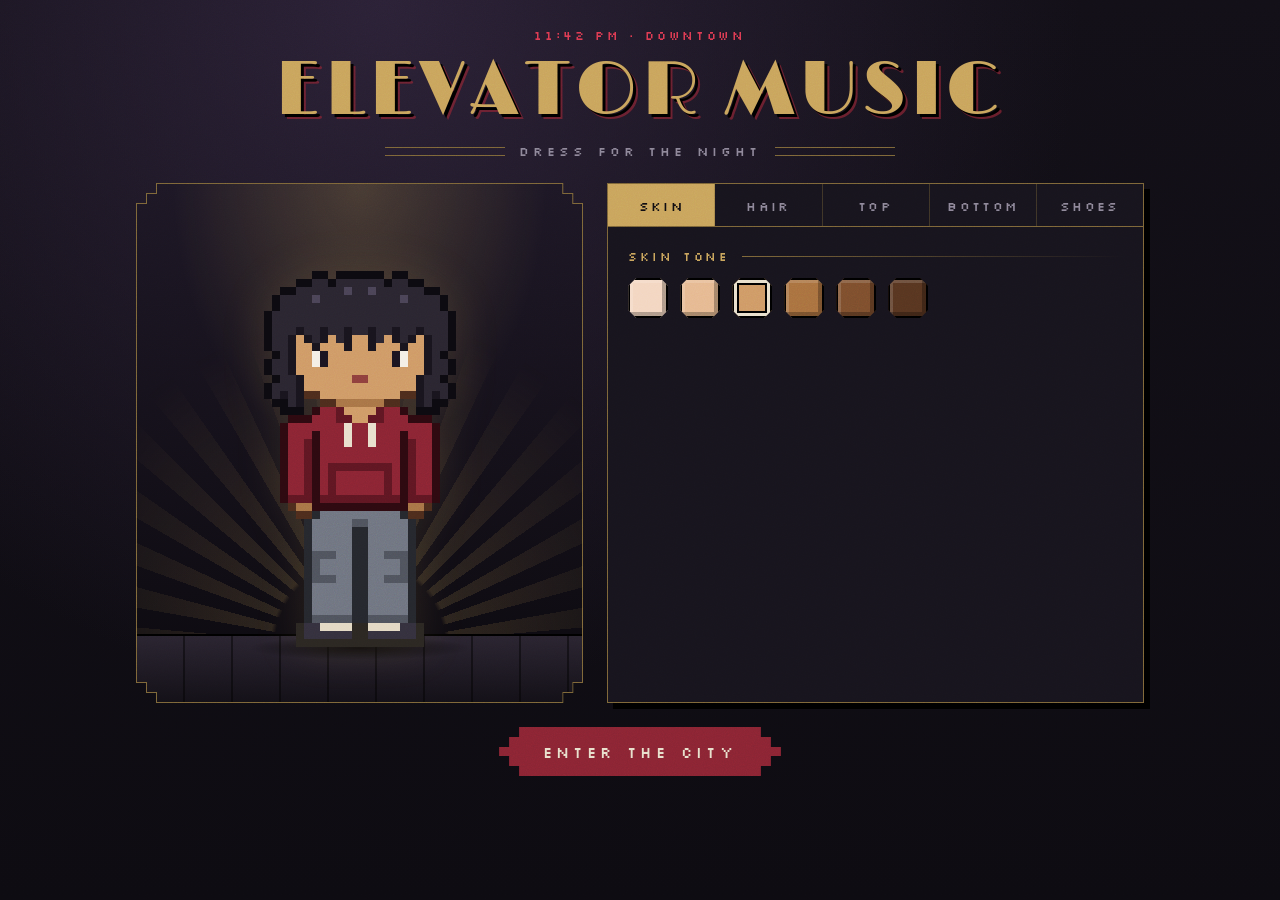
==== index.html @ c64b859a "Add favicon Co-Authored-By: Claude Sonnet 5.5 <noreply@anthropic.com>" ====
<!doctype html>
<html lang="en">
<head>
  <meta charset="utf-8">
  <meta name="viewport" content="width=device-width, initial-scale=1">
  <title>Elevator Music</title>
  <link rel="icon" href="favicon.ico" sizes="any">
  <link rel="icon" type="image/png" sizes="32x32" href="favicon-32.png">
  <link rel="apple-touch-icon" href="apple-touch-icon.png">
  <link rel="preconnect" href="https://fonts.googleapis.com">
  <link rel="preconnect" href="https://fonts.gstatic.com" crossorigin>
  <link href="https://fonts.googleapis.com/css2?family=Limelight&family=Silkscreen:wght@400;700&display=swap" rel="stylesheet">
  <link rel="stylesheet" href="css/style.css">
</head>
<body>
  <main class="creator">
    <header class="marquee">
      <p class="marquee__stamp">11:42 PM &middot; Downtown</p>
      <h1 class="marquee__title">Elevator Music</h1>
      <p class="marquee__sub">Dress for the night</p>
    </header>

    <section class="stage" aria-label="Your character">
      <div class="stage__fan" aria-hidden="true"></div>
      <canvas id="stage" class="stage__sprite" width="32" height="48"></canvas>
      <div class="stage__ground" aria-hidden="true"></div>
    </section>

    <section class="wardrobe" aria-label="Wardrobe">
      <div id="tabs" class="tabs" role="tablist"></div>
      <div id="panel" class="panel"></div>
    </section>

    <footer class="exit">
      <button id="enter" class="exit__button" type="button">Enter the city</button>
      <button id="skip" class="exit__skip" type="button" hidden>Go straight to the cafe</button>
    </footer>
  </main>

  <section id="city" class="city" aria-label="The city" hidden>
    <div id="screen" class="city__screen">
    <div class="city__frame">
      <canvas id="street" class="city__street" width="320" height="180"></canvas>

      <div id="timer" class="timer" role="group" hidden aria-label="Study timer">
        <button id="timer-less" class="timer__button" type="button" aria-label="Five minutes less">&minus;</button>
        <span id="timer-time" class="timer__time" role="timer">25:00</span>
        <button id="timer-more" class="timer__button" type="button" aria-label="Five minutes more">+</button>
        <button id="timer-go" class="timer__button" type="button" aria-label="Start timer">&#9654;</button>
        <button id="timer-reset" class="timer__button" type="button" aria-label="Reset timer">&#8634;</button>
      </div>

      <div class="hud">
        <p class="hud__clock"><span id="hud-time"></span><span id="hud-place"></span></p>
        <p id="hud-goal" class="hud__goal"></p>
      </div>
      <p id="hud-hint" class="hud__hint"></p>

      <div id="card" class="card" hidden>
        <p id="card-time" class="card__time"></p>
        <p id="card-place" class="card__place"></p>
      </div>

      <div id="dialog" class="dialog" hidden>
        <p id="dialog-who" class="dialog__who"></p>
        <p id="dialog-text" class="dialog__text"></p>
        <div id="dialog-choices" class="dialog__choices"></div>
        <p id="dialog-hint" class="dialog__hint">Space &#9656;</p>
      </div>

      <div id="minigame" class="minigame" hidden></div>

      <div id="lift" class="minigame lift" hidden></div>

      <div id="decor" class="minigame decor" hidden></div>

      <button id="fullscreen" class="fullscreen" type="button" aria-label="Full screen" title="Full screen" hidden>
        <svg viewBox="0 0 12 12" aria-hidden="true">
          <path class="fullscreen__grow" d="M1 4V1h3M8 1h3v3M11 8v3H8M4 11H1V8"/>
          <path class="fullscreen__shrink" d="M1 4h3V1M8 1v3h3M11 8H8v3M4 11V8H1"/>
        </svg>
      </button>
    </div>
    </div>

    <div class="pad">
      <button id="pad-left" class="pad__button" type="button" aria-label="Walk left">&#9664;</button>
      <button id="pad-right" class="pad__button" type="button" aria-label="Walk right">&#9654;</button>
      <button id="pad-talk" class="pad__button pad__button--talk" type="button">Talk</button>
      <button id="city-back" class="pad__button pad__button--quiet" type="button">Wardrobe</button>
    </div>
    <div id="player" class="player" hidden>
      <p id="player-title" class="player__title"></p>
      <div id="player-frame"></div>
      <p id="player-note" class="player__note"></p>
    </div>
    <p class="city__keys">Arrow keys or A / D to walk. Space to talk, pick things up, use stairs and sit down.</p>
  </section>

  <script src="js/core.js"></script>
  <script src="js/palette.js"></script>
  <script src="js/sprites/body.js"></script>
  <script src="js/sprites/hair.js"></script>
  <script src="js/sprites/tops.js"></script>
  <script src="js/sprites/bottoms.js"></script>
  <script src="js/sprites/shoes.js"></script>
  <script src="js/state.js"></script>
  <script src="js/renderer.js"></script>
  <script src="js/creator.js"></script>
  <script src="js/sound.js"></script>
  <script src="js/timer.js"></script>
  <script src="js/city/quests.js"></script>
  <script src="js/city/scene.js"></script>
  <script src="js/city/minigames.js"></script>
  <script src="js/cafe/floors.js"></script>
  <script src="js/cafe/rooms.js"></script>
  <script src="js/city/game.js"></script>
</body>
</html>
---- css/style.css ----
:root {
  --ink: #0d0b11;
  --soot: #17141d;
  --plum: #231c2b;
  --brass: #c9a45c;
  --brass-dim: #7d6638;
  --bone: #e8dfcc;
  --ash: #8d8698;
  --oxblood: #8a2433;
  --lamp: #f2c96b;

  --display: 'Limelight', 'Copperplate', 'Georgia', serif;
  --pixel: 'Silkscreen', 'Courier New', monospace;

  /* Stepped "ziggurat" corners, the art deco signature shape. */
  --step: 10px;
  --ziggurat: polygon(
    0 calc(var(--step) * 2), var(--step) calc(var(--step) * 2), var(--step) var(--step), calc(var(--step) * 2) var(--step), calc(var(--step) * 2) 0,
    calc(100% - var(--step) * 2) 0, calc(100% - var(--step) * 2) var(--step), calc(100% - var(--step)) var(--step), calc(100% - var(--step)) calc(var(--step) * 2), 100% calc(var(--step) * 2),
    100% calc(100% - var(--step) * 2), calc(100% - var(--step)) calc(100% - var(--step) * 2), calc(100% - var(--step)) calc(100% - var(--step)), calc(100% - var(--step) * 2) calc(100% - var(--step)), calc(100% - var(--step) * 2) 100%,
    calc(var(--step) * 2) 100%, calc(var(--step) * 2) calc(100% - var(--step)), var(--step) calc(100% - var(--step)), var(--step) calc(100% - var(--step) * 2), 0 calc(100% - var(--step) * 2)
  );
}

* { box-sizing: border-box; }

body {
  margin: 0;
  min-height: 100vh;
  color: var(--bone);
  font-family: var(--pixel);
  background:
    radial-gradient(ellipse at 30% 0%, #2b2136 0%, transparent 55%),
    linear-gradient(#120f17, var(--ink));
  background-attachment: fixed;
}

/* Film grain over everything: the grunge layer. */
body::after {
  content: '';
  position: fixed;
  inset: 0;
  pointer-events: none;
  opacity: 0.16;
  mix-blend-mode: overlay;
  background-image: url("data:image/svg+xml,%3Csvg xmlns='http://www.w3.org/2000/svg' width='220' height='220'%3E%3Cfilter id='n'%3E%3CfeTurbulence type='fractalNoise' baseFrequency='0.9' numOctaves='3' stitchTiles='stitch'/%3E%3C/filter%3E%3Crect width='100%25' height='100%25' filter='url(%23n)'/%3E%3C/svg%3E");
}

button {
  font: inherit;
  color: inherit;
  cursor: pointer;
}

button:focus-visible {
  outline: 2px solid var(--lamp);
  outline-offset: 3px;
}

.creator {
  max-width: 1040px;
  margin: 0 auto;
  padding: 28px 16px 48px;
  display: grid;
  grid-template-columns: minmax(0, 5fr) minmax(0, 6fr);
  grid-template-areas:
    'marquee marquee'
    'stage wardrobe'
    'exit exit';
  gap: 24px;
}

/* ---------- Marquee ---------- */

.marquee {
  grid-area: marquee;
  text-align: center;
}

.marquee__stamp {
  margin: 0 0 10px;
  font-size: 12px;
  letter-spacing: 0.22em;
  text-transform: uppercase;
  color: var(--oxblood);
  filter: brightness(1.6);
}

.marquee__title {
  margin: 0;
  font-family: var(--display);
  font-weight: 400;
  font-size: clamp(40px, 8vw, 76px);
  line-height: 1;
  letter-spacing: 0.06em;
  text-transform: uppercase;
  color: var(--brass);
  text-shadow: 3px 3px 0 #000, 5px 5px 0 rgba(138, 36, 51, 0.7);
}

.marquee__sub {
  display: flex;
  align-items: center;
  justify-content: center;
  gap: 14px;
  margin: 14px 0 0;
  font-size: 13px;
  letter-spacing: 0.3em;
  text-transform: uppercase;
  color: var(--ash);
}

.marquee__sub::before,
.marquee__sub::after {
  content: '';
  width: min(18vw, 120px);
  height: 7px;
  border-top: 1px solid var(--brass-dim);
  border-bottom: 1px solid var(--brass-dim);
}

/* ---------- Stage ---------- */

.stage {
  grid-area: stage;
  /* Stays in view while the wardrobe scrolls. */
  position: sticky;
  top: 16px;
  align-self: start;
  min-height: 520px;
  display: flex;
  align-items: flex-end;
  justify-content: center;
  padding-bottom: 56px;
  overflow: hidden;
  clip-path: var(--ziggurat);
  background: var(--brass-dim);
}

/* The brass edge is the .stage background showing around this inset copy of the shape. */
.stage::before {
  content: '';
  position: absolute;
  inset: 1px;
  clip-path: var(--ziggurat);
  background:
    radial-gradient(ellipse 60% 75% at 50% 0%, rgba(242, 201, 107, 0.2), transparent 70%),
    linear-gradient(#1d1725, #0b090e);
}

/* Sunburst rising behind the character. */
.stage__fan {
  position: absolute;
  left: 50%;
  bottom: 56px;
  width: 150%;
  aspect-ratio: 2 / 1;
  transform: translateX(-50%);
  border-radius: 999px 999px 0 0;
  background: repeating-conic-gradient(from -90deg at 50% 100%, rgba(201, 164, 92, 0.16) 0deg 5deg, transparent 5deg 10deg);
  -webkit-mask-image: radial-gradient(circle at 50% 100%, transparent 18%, #000 19%, transparent 70%);
  mask-image: radial-gradient(circle at 50% 100%, transparent 18%, #000 19%, transparent 70%);
}

.stage__sprite {
  position: relative;
  z-index: 1;
  width: 256px;
  height: 384px;
  image-rendering: pixelated;
  image-rendering: crisp-edges;
  filter: drop-shadow(0 0 22px rgba(242, 201, 107, 0.12));
}

.stage__ground {
  position: absolute;
  left: 1px;
  right: 1px;
  bottom: 1px;
  height: 68px;
  clip-path: polygon(0 0, 100% 0, 100% calc(100% - var(--step) * 2), calc(100% - var(--step)) calc(100% - var(--step) * 2), calc(100% - var(--step)) calc(100% - var(--step)), calc(100% - var(--step) * 2) calc(100% - var(--step)), calc(100% - var(--step) * 2) 100%, calc(var(--step) * 2) 100%, calc(var(--step) * 2) calc(100% - var(--step)), var(--step) calc(100% - var(--step)), var(--step) calc(100% - var(--step) * 2), 0 calc(100% - var(--step) * 2));
  background:
    radial-gradient(ellipse 110px 12px at 50% 12px, rgba(0, 0, 0, 0.75), transparent),
    repeating-linear-gradient(90deg, transparent 0 46px, rgba(0, 0, 0, 0.45) 46px 48px),
    linear-gradient(#2a2430, #131017);
  border-top: 2px solid #000;
}

/* ---------- Wardrobe ---------- */

.wardrobe {
  grid-area: wardrobe;
  display: flex;
  flex-direction: column;
  background: var(--soot);
  border: 1px solid var(--brass-dim);
  box-shadow: 6px 6px 0 #000;
}

.tabs {
  display: flex;
  flex-wrap: wrap;
  border-bottom: 1px solid var(--brass-dim);
}

.tab {
  flex: 1 1 0;
  min-width: 84px;
  padding: 14px 10px 12px;
  background: none;
  border: 0;
  border-right: 1px solid rgba(125, 102, 56, 0.4);
  font-size: 13px;
  letter-spacing: 0.18em;
  text-transform: uppercase;
  color: var(--ash);
}

.tab:last-child { border-right: 0; }
.tab:hover { color: var(--bone); }

.tab[aria-selected='true'] {
  color: var(--ink);
  background: var(--brass);
}

.panel {
  padding: 22px 20px 26px;
  display: grid;
  gap: 26px;
}

.group__title {
  display: flex;
  align-items: center;
  gap: 12px;
  margin: 0 0 14px;
  font-size: 12px;
  font-weight: 400;
  letter-spacing: 0.24em;
  text-transform: uppercase;
  color: var(--brass);
}

.group__title::after {
  content: '';
  flex: 1;
  height: 1px;
  background: linear-gradient(90deg, var(--brass-dim), transparent);
}

.items {
  display: grid;
  grid-template-columns: repeat(auto-fill, minmax(96px, 1fr));
  gap: 12px;
}

.item {
  display: flex;
  flex-direction: column;
  align-items: center;
  justify-content: space-between;
  gap: 8px;
  padding: 10px 6px 8px;
  background: var(--plum);
  border: 1px solid #000;
  box-shadow: inset 0 0 0 1px rgba(232, 223, 204, 0.06);
}

.item:hover { background: #2d2437; }

.item[aria-pressed='true'] {
  border-color: var(--brass);
  box-shadow: inset 0 0 0 1px var(--brass), 3px 3px 0 #000;
}

.item__thumb {
  image-rendering: pixelated;
  image-rendering: crisp-edges;
}

.item__name {
  font-size: 11px;
  letter-spacing: 0.1em;
  text-transform: uppercase;
  color: var(--ash);
}

.item[aria-pressed='true'] .item__name { color: var(--bone); }

.swatches {
  display: flex;
  flex-wrap: wrap;
  gap: 12px;
}

.swatch {
  width: 40px;
  height: 40px;
  padding: 0;
  background: var(--chip);
  border: 2px solid #000;
  box-shadow: inset -4px -4px 0 rgba(0, 0, 0, 0.28), inset 3px 3px 0 rgba(255, 255, 255, 0.14);
  /* Octagon: clipped corners, like a deco tile. */
  clip-path: polygon(8px 0, calc(100% - 8px) 0, 100% 8px, 100% calc(100% - 8px), calc(100% - 8px) 100%, 8px 100%, 0 calc(100% - 8px), 0 8px);
}

.swatch:hover { transform: translateY(-2px); }

.swatch[aria-pressed='true'] {
  box-shadow: inset 0 0 0 3px var(--bone), inset 0 0 0 5px #000;
}

/* ---------- Exit ---------- */

.exit {
  grid-area: exit;
  text-align: center;
}

.exit__button {
  padding: 16px 44px 14px;
  background: var(--oxblood);
  border: 0;
  clip-path: var(--ziggurat);
  --step: 5px;
  font-size: 15px;
  letter-spacing: 0.28em;
  text-transform: uppercase;
  color: var(--bone);
}

.exit__button:hover { background: #a52c3f; }

.exit__soon {
  margin: 16px 0 0;
  font-size: 12px;
  letter-spacing: 0.08em;
  color: var(--ash);
}

/* ---------- Narrow screens ---------- */

@media (max-width: 760px) {
  .creator {
    grid-template-columns: minmax(0, 1fr);
    grid-template-areas: 'marquee' 'stage' 'wardrobe' 'exit';
  }

  .stage {
    position: relative;
    top: auto;
    min-height: 380px;
  }

  .stage__sprite {
    width: 192px;
    height: 288px;
  }
}

.panel__note {
  margin: 0;
  padding: 10px 12px;
  border-left: 3px solid var(--oxblood);
  background: rgba(138, 36, 51, 0.14);
  font-size: 12px;
  line-height: 1.5;
  color: var(--bone);
}

[hidden] { display: none !important; }

/* ---------- City ---------- */

.city {
  max-width: 1000px;
  margin: 0 auto;
  padding: 24px 16px 40px;
}

.city__frame {
  position: relative;
  border: 1px solid var(--brass-dim);
  box-shadow: 6px 6px 0 #000;
  background: #000;
}

.city__street {
  display: block;
  width: 100%;
  aspect-ratio: 16 / 9;
  image-rendering: pixelated;
  image-rendering: crisp-edges;
}

.hud {
  position: absolute;
  top: 0;
  left: 0;
  right: 0;
  display: flex;
  justify-content: space-between;
  align-items: flex-start;
  gap: 16px;
  /* Extra room on the right for the full screen button. */
  padding: 12px 52px 12px 14px;
  pointer-events: none;
  font-size: clamp(9px, 1.5vw, 13px);
  letter-spacing: 0.14em;
  text-transform: uppercase;
  text-shadow: 2px 2px 0 #000;
}

.hud p { margin: 0; }

.hud__clock {
  display: flex;
  flex-direction: column;
  gap: 4px;
  max-width: 30%;
  color: var(--brass);
}

.hud__clock span:last-child { color: var(--ash); }

.hud__goal {
  max-width: 55%;
  text-align: right;
  line-height: 1.5;
  color: var(--bone);
}

/* ---------- Study timer ---------- */

.timer {
  position: absolute;
  top: 8px;
  left: 50%;
  transform: translateX(-50%);
  display: flex;
  align-items: center;
  gap: 0.3em;
  padding: 0.3em;
  background: rgba(13, 11, 17, 0.8);
  border: 1px solid var(--brass-dim);
  font-size: clamp(9px, 1.5vw, 13px);
  white-space: nowrap;
}

/* The goal stops short of the timer while it is up. */
.timer:not([hidden]) ~ .hud .hud__goal { max-width: 36%; }

.timer__time {
  min-width: 4.2em;
  padding: 0 0.2em;
  text-align: center;
  font-size: 1.3em;
  letter-spacing: 0.08em;
  color: var(--bone);
}

.timer__button {
  width: 1.8em;
  height: 1.8em;
  padding: 0;
  line-height: 1;
  background: none;
  border: 1px solid var(--brass-dim);
  color: var(--brass);
}

.timer__button:hover { border-color: var(--brass); color: var(--lamp); }
.timer__button:disabled { opacity: 0.35; cursor: default; }
.timer.is-running .timer__time { color: var(--lamp); }
.timer.is-done { border-color: var(--lamp); }
.timer.is-done .timer__time { color: var(--lamp); animation: timer-blink 1s steps(2, start) infinite; }

@keyframes timer-blink { to { visibility: hidden; } }

.card {
  position: absolute;
  inset: 0;
  display: flex;
  flex-direction: column;
  align-items: center;
  justify-content: center;
  gap: 10px;
  padding: 16px;
  text-align: center;
  background: rgba(8, 6, 11, 0.9);
}

.card p { margin: 0; }

.card__time {
  font-size: clamp(12px, 2.2vw, 18px);
  letter-spacing: 0.3em;
  color: var(--oxblood);
  filter: brightness(1.6);
}

.card__place {
  font-family: var(--display);
  font-size: clamp(28px, 7vw, 64px);
  line-height: 1.05;
  letter-spacing: 0.06em;
  text-transform: uppercase;
  color: var(--brass);
  text-shadow: 3px 3px 0 #000, 5px 5px 0 rgba(138, 36, 51, 0.7);
}

.card__note {
  max-width: 34em;
  font-size: clamp(10px, 1.6vw, 13px);
  line-height: 1.7;
  color: var(--bone);
}

.card--ending { gap: 16px; }

.dialog {
  position: absolute;
  left: 3%;
  right: 3%;
  /* Sits under the clock so the people talking stay in view. */
  top: 15%;
  padding: 12px 16px 12px;
  background: rgba(13, 11, 17, 0.94);
  border: 1px solid var(--brass);
  box-shadow: 4px 4px 0 #000;
}

.dialog p { margin: 0; }

.dialog__who {
  margin-bottom: 6px !important;
  font-size: clamp(9px, 1.4vw, 12px);
  letter-spacing: 0.24em;
  text-transform: uppercase;
  color: var(--brass);
}

.dialog__text {
  font-size: clamp(11px, 1.9vw, 16px);
  line-height: 1.6;
  color: var(--bone);
}

.dialog__choices {
  display: grid;
  gap: 6px;
  margin-top: 10px;
}

.dialog__choices:empty { display: none; }

.choice {
  padding: 7px 10px;
  text-align: left;
  background: var(--plum);
  border: 1px solid #000;
  font-size: clamp(10px, 1.6vw, 14px);
  line-height: 1.4;
}

.choice:hover,
.choice:focus-visible {
  background: var(--brass);
  color: var(--ink);
}

.choice__key {
  margin-right: 10px;
  color: var(--brass);
}

.choice:hover .choice__key,
.choice:focus-visible .choice__key { color: var(--ink); }

.dialog__hint {
  margin-top: 6px !important;
  text-align: right;
  font-size: 10px;
  letter-spacing: 0.2em;
  text-transform: uppercase;
  color: var(--ash);
}

.pad {
  display: flex;
  gap: 10px;
  margin-top: 16px;
}

.pad__button {
  min-width: 64px;
  padding: 14px 16px 12px;
  background: var(--soot);
  border: 1px solid var(--brass-dim);
  font-size: 14px;
  letter-spacing: 0.16em;
  text-transform: uppercase;
  touch-action: none;
  user-select: none;
  -webkit-user-select: none;
}

.pad__button:active { background: var(--brass); color: var(--ink); }
.pad__button--talk { flex: 1; background: var(--oxblood); border-color: #000; }
.pad__button--quiet { color: var(--ash); }

.city__keys {
  margin: 12px 0 0;
  font-size: 11px;
  letter-spacing: 0.12em;
  color: var(--ash);
}

/* Hold two lines of space so the box does not grow while a line types out. */
.dialog__text { min-height: 3.2em; }

.hud__hint {
  position: absolute;
  left: 0;
  right: 0;
  bottom: 3%;
  margin: 0;
  text-align: center;
  pointer-events: none;
  font-size: clamp(9px, 1.5vw, 13px);
  letter-spacing: 0.14em;
  text-transform: uppercase;
  color: var(--lamp);
  text-shadow: 2px 2px 0 #000;
}

/* ---------- Challenges ---------- */

.minigame {
  position: absolute;
  inset: 0;
  display: flex;
  flex-direction: column;
  align-items: center;
  justify-content: center;
  gap: clamp(6px, 1.6vw, 14px);
  padding: 12px 16px;
  text-align: center;
  background: rgba(8, 6, 11, 0.93);
}

.minigame p,
.minigame h2 { margin: 0; }

.minigame__title {
  font-family: var(--display);
  font-weight: 400;
  font-size: clamp(18px, 4vw, 34px);
  letter-spacing: 0.06em;
  text-transform: uppercase;
  color: var(--brass);
}

.minigame__status,
.minigame__clue {
  font-size: clamp(10px, 1.7vw, 15px);
  line-height: 1.5;
  color: var(--bone);
}

.minigame__clue { color: var(--lamp); }

.minigame__help {
  font-size: clamp(8px, 1.2vw, 11px);
  letter-spacing: 0.1em;
  color: var(--ash);
}

.strings {
  display: flex;
  gap: clamp(8px, 2vw, 18px);
}

.strings__pad {
  width: clamp(44px, 10vw, 84px);
  height: clamp(60px, 16vw, 140px);
  border: 2px solid #000;
  background: var(--string);
  box-shadow: inset -6px -6px 0 rgba(0, 0, 0, 0.35);
  filter: brightness(0.55);
  font-size: clamp(12px, 2vw, 18px);
  color: #000;
}

.strings__pad--0 { --string: #e8a23c; }
.strings__pad--1 { --string: #e879b0; }
.strings__pad--2 { --string: #5fc48a; }
.strings__pad--3 { --string: #9a6be0; }

.strings__pad.is-lit {
  filter: brightness(1.25);
  box-shadow: 0 0 18px var(--string);
}

.shelf {
  display: grid;
  grid-template-columns: repeat(6, 1fr);
  gap: clamp(4px, 1vw, 10px);
}

.shelf__record {
  padding: clamp(2px, 0.5vw, 5px);
  background: var(--plum);
  border: 1px solid #000;
  line-height: 0;
}

.shelf__record:hover,
.shelf__record:focus-visible { background: var(--brass); }
.shelf__record:disabled { opacity: 0.25; cursor: default; background: var(--plum); }
.shelf__record.is-right { background: #5fc48a; }

.shelf__cover {
  width: clamp(30px, 7.5vw, 72px);
  height: clamp(30px, 7.5vw, 72px);
  image-rendering: pixelated;
  image-rendering: crisp-edges;
}

.tuner__name {
  min-width: 16ch;
  padding: 8px 14px;
  background: #0b1512;
  border: 1px solid var(--brass-dim);
  font-size: clamp(14px, 3vw, 26px);
  letter-spacing: 0.12em;
  white-space: pre;
  color: #7fe0b0;
}

.tuner__meter,
.tuner__track {
  position: relative;
  width: min(80%, 520px);
  height: 12px;
  background: var(--soot);
  border: 1px solid var(--brass-dim);
}

.tuner__fill {
  height: 100%;
  width: 0;
  background: var(--oxblood);
}

.tuner__fill.is-strong { background: #5fc48a; }

.tuner__track {
  height: 26px;
  background: repeating-linear-gradient(90deg, transparent 0 9px, var(--brass-dim) 9px 10px), var(--soot);
}

.tuner__needle {
  position: absolute;
  top: -4px;
  bottom: -4px;
  width: 4px;
  margin-left: -2px;
  background: var(--lamp);
  box-shadow: 0 0 8px var(--lamp);
}

.tuner__buttons {
  display: flex;
  gap: 12px;
}

.exit__skip {
  display: block;
  margin: 14px auto 0;
  padding: 6px 4px;
  background: none;
  border: 0;
  border-bottom: 1px solid var(--brass-dim);
  font-size: 12px;
  letter-spacing: 0.16em;
  text-transform: uppercase;
  color: var(--brass);
}

.exit__skip:hover { color: var(--bone); }

/* ---------- Elevator and music player ---------- */

.lift__floors {
  display: grid;
  gap: 4px;
  width: min(86%, 420px);
}

.lift__floor {
  display: flex;
  align-items: center;
  gap: 12px;
  padding: clamp(3px, 0.7vw, 6px) 12px;
  text-align: left;
  background: var(--soot);
  border: 1px solid var(--brass-dim);
  font-size: clamp(10px, 1.7vw, 15px);
  letter-spacing: 0.12em;
  text-transform: uppercase;
}

.lift__floor:hover:not(:disabled),
.lift__floor:focus-visible { background: var(--brass); color: var(--ink); }
.lift__floor:disabled { opacity: 0.45; cursor: default; }

.lift__number {
  flex: none;
  width: 2em;
  height: 2em;
  display: grid;
  place-items: center;
  border-radius: 50%;
  background: var(--floor, var(--brass));
  color: #000;
}

.lift__name { flex: 1; }

.lift__tag {
  font-size: 0.75em;
  color: var(--lamp);
}

.lift__floor:hover:not(:disabled) .lift__tag { color: var(--ink); }

.player {
  margin-top: 16px;
  padding: 14px;
  background: var(--soot);
  border: 1px solid var(--brass-dim);
  box-shadow: 6px 6px 0 #000;
}

.player p { margin: 0; }

.player__title {
  margin-bottom: 10px !important;
  font-size: 12px;
  letter-spacing: 0.2em;
  text-transform: uppercase;
  color: var(--brass);
}

.player iframe {
  display: block;
  width: 100%;
  height: 152px;
  border: 0;
  border-radius: 12px;
}

.player__note {
  margin-top: 10px !important;
  font-size: 11px;
  letter-spacing: 0.08em;
  color: var(--ash);
}

/* ---------- Decorating your floor ---------- */

/* The panel keeps to the left so the room can be seen changing beside it. */
.decor {
  right: auto;
  width: 44%;
  align-items: stretch;
  justify-content: flex-start;
  gap: clamp(3px, 0.7vw, 7px);
  padding: 10px 12px;
  overflow-y: auto;
  text-align: left;
  border-right: 1px solid var(--brass-dim);
}

.decor .minigame__title { font-size: clamp(14px, 2.6vw, 24px); }

.decor__label {
  font-size: clamp(8px, 1.2vw, 11px);
  letter-spacing: 0.16em;
  text-transform: uppercase;
  color: var(--brass);
}

/* A piece's name and choices share a line; its colours go underneath. */
.decor__row {
  display: flex;
  flex-wrap: wrap;
  align-items: center;
  gap: 5px 8px;
}

.decor__row .decor__label { min-width: 5.5em; }
.decor__options + .decor__swatches { flex-basis: 100%; }

.decor__link,
.decor__options {
  display: flex;
  flex-wrap: wrap;
  gap: 5px;
}

.decor__input {
  flex: 1;
  min-width: 0;
  padding: 5px 8px;
  background: var(--ink);
  border: 1px solid var(--brass-dim);
  color: var(--bone);
  font: inherit;
  font-size: clamp(9px, 1.3vw, 12px);
}

.decor__input:focus-visible { outline: 2px solid var(--lamp); }

.decor__status {
  font-size: clamp(8px, 1.2vw, 11px);
  color: var(--lamp);
}

.decor__status:empty { display: none; }

.decor__option {
  padding: 4px 9px;
  background: var(--soot);
  border: 1px solid var(--brass-dim);
  font-size: clamp(9px, 1.3vw, 12px);
  letter-spacing: 0.08em;
  text-transform: uppercase;
}

.decor__option:hover,
.decor__option[aria-pressed='true'] { background: var(--brass); color: var(--ink); }

.decor__swatches { gap: 5px; }

.decor__swatches .swatch {
  width: clamp(16px, 2.6vw, 26px);
  height: clamp(16px, 2.6vw, 26px);
  clip-path: none;
}

.decor__swatches .swatch[aria-pressed='true'] {
  box-shadow: inset 0 0 0 2px var(--bone), inset 0 0 0 4px #000;
}

.decor__done {
  align-self: flex-start;
  margin-top: clamp(4px, 1vw, 10px);
  background: var(--oxblood);
}

/* ---------- Full screen ---------- */

/* Only the game goes full screen. The music player stays on the page behind
   it and keeps playing; leave full screen to pause or skip. */
.fullscreen {
  position: absolute;
  top: 8px;
  right: 8px;
  width: 30px;
  height: 30px;
  padding: 7px;
  background: rgba(13, 11, 17, 0.8);
  border: 1px solid var(--brass-dim);
  color: var(--brass);
}

.fullscreen:hover { border-color: var(--brass); color: var(--lamp); }

.fullscreen svg {
  display: block;
  width: 100%;
  height: 100%;
  fill: none;
  stroke: currentColor;
  stroke-width: 1.5;
  stroke-linecap: square;
}

.fullscreen__shrink { display: none; }
.city__screen.is-full .fullscreen__grow { display: none; }
.city__screen.is-full .fullscreen__shrink { display: inline; }

/* Touch screens need the walk buttons, which stay behind on the page. */
@media (hover: none) and (pointer: coarse) {
  .fullscreen { display: none; }
  .hud { padding-right: 14px; }
}

.city__screen.is-full {
  display: flex;
  align-items: center;
  justify-content: center;
  overflow: hidden;
  background: #000;
  font-family: var(--pixel);
  color: var(--bone);
}

/* The frame keeps its usual size and is scaled up to fit (see game.js), so
   the text and challenges grow with the picture. */
.city__screen.is-full .city__frame {
  flex: none;
  width: 1000px;
  border: 0;
  box-shadow: none;
  transform: scale(var(--fit, 1));
}
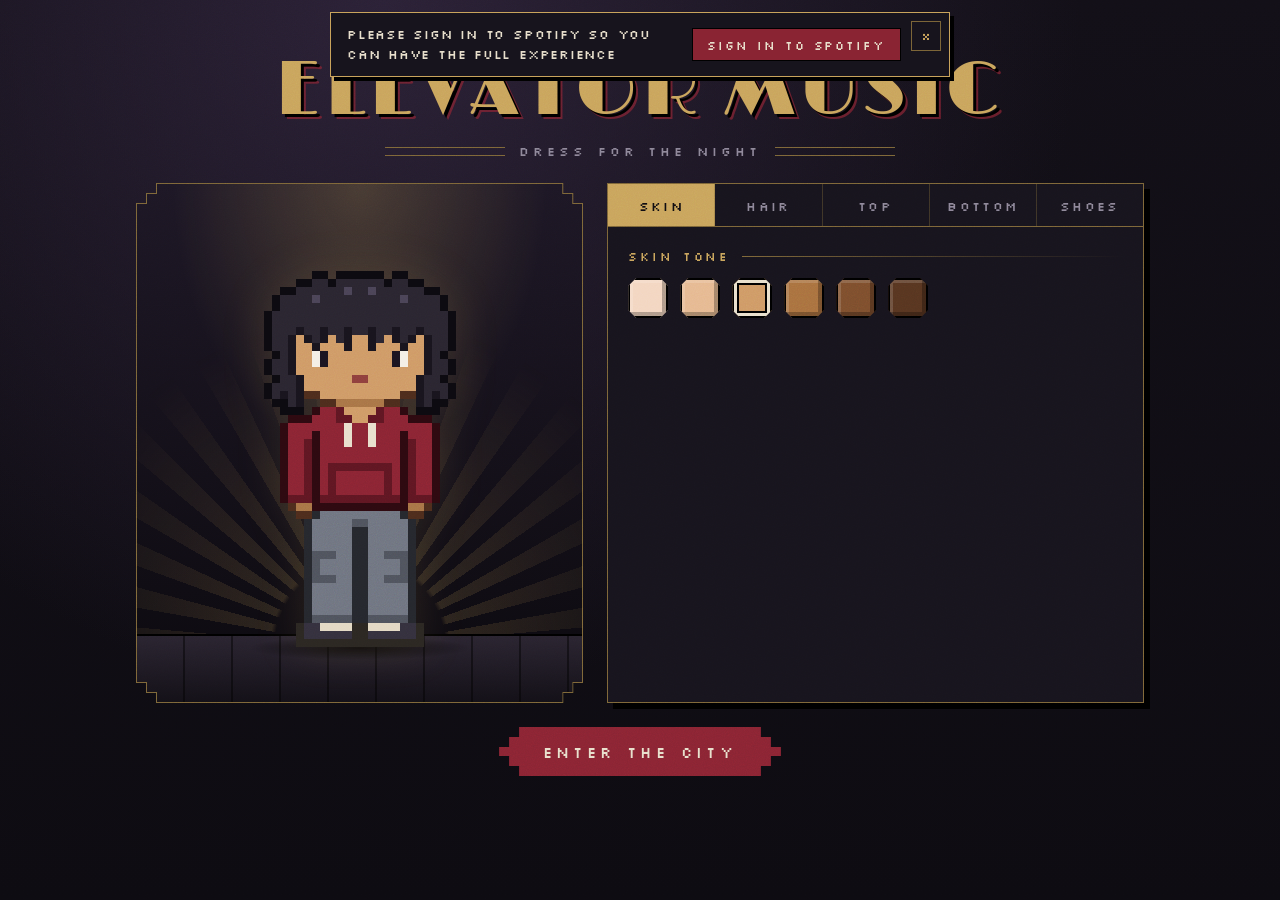
==== commit 6fea21ba: "Add first-visit banner asking visitors to sign in to Spotify Co-Authored-By: Claude Opus 5.5 <norepl" ====
--- a/index.html
+++ b/index.html
@@ -13,6 +13,12 @@
   <link rel="stylesheet" href="css/style.css">
 </head>
 <body>
+  <aside id="notice" class="notice" aria-label="Spotify sign-in" hidden>
+    <p class="notice__text" role="status">Please sign in to Spotify so you can have the full experience</p>
+    <a class="notice__link" href="https://accounts.spotify.com/login" target="_blank" rel="noopener">Sign in to Spotify</a>
+    <button id="notice-close" class="notice__close" type="button" aria-label="Close this message" title="Close">&times;</button>
+  </aside>
+
   <main class="creator">
     <header class="marquee">
       <p class="marquee__stamp">11:42 PM &middot; Downtown</p>
@@ -109,6 +115,7 @@
   <script src="js/creator.js"></script>
   <script src="js/sound.js"></script>
   <script src="js/timer.js"></script>
+  <script src="js/banner.js"></script>
   <script src="js/city/quests.js"></script>
   <script src="js/city/scene.js"></script>
   <script src="js/city/minigames.js"></script>
--- a/css/style.css
+++ b/css/style.css
@@ -1018,3 +1018,75 @@
   box-shadow: none;
   transform: scale(var(--fit, 1));
 }
+
+/* ---------- First-visit Spotify note ---------- */
+
+/* Floats over the top of the page without taking clicks from anything beside it. */
+.notice {
+  position: fixed;
+  top: 12px;
+  left: 50%;
+  z-index: 10;
+  width: min(calc(100% - 24px), 620px);
+  transform: translateX(-50%);
+  display: flex;
+  flex-wrap: wrap;
+  align-items: center;
+  gap: 10px 14px;
+  padding: 12px 48px 12px 16px;
+  background: var(--soot);
+  border: 1px solid var(--brass);
+  box-shadow: 4px 4px 0 #000;
+  animation: notice-drop 0.4s steps(5, end);
+}
+
+.notice__text {
+  flex: 1 1 240px;
+  margin: 0;
+  font-size: 13px;
+  line-height: 1.5;
+  letter-spacing: 0.06em;
+  color: var(--bone);
+}
+
+.notice__link {
+  padding: 9px 14px 7px;
+  background: var(--oxblood);
+  border: 1px solid #000;
+  font-size: 12px;
+  letter-spacing: 0.16em;
+  text-transform: uppercase;
+  text-decoration: none;
+  color: var(--bone);
+}
+
+.notice__link:hover { background: #a52c3f; }
+
+.notice__link:focus-visible {
+  outline: 2px solid var(--lamp);
+  outline-offset: 3px;
+}
+
+.notice__close {
+  position: absolute;
+  top: 8px;
+  right: 8px;
+  width: 30px;
+  height: 30px;
+  padding: 0;
+  line-height: 1;
+  background: none;
+  border: 1px solid var(--brass-dim);
+  font-size: 16px;
+  color: var(--brass);
+}
+
+.notice__close:hover { border-color: var(--brass); color: var(--lamp); }
+
+@keyframes notice-drop {
+  from { transform: translate(-50%, -140%); }
+}
+
+@media (prefers-reduced-motion: reduce) {
+  .notice { animation: none; }
+}
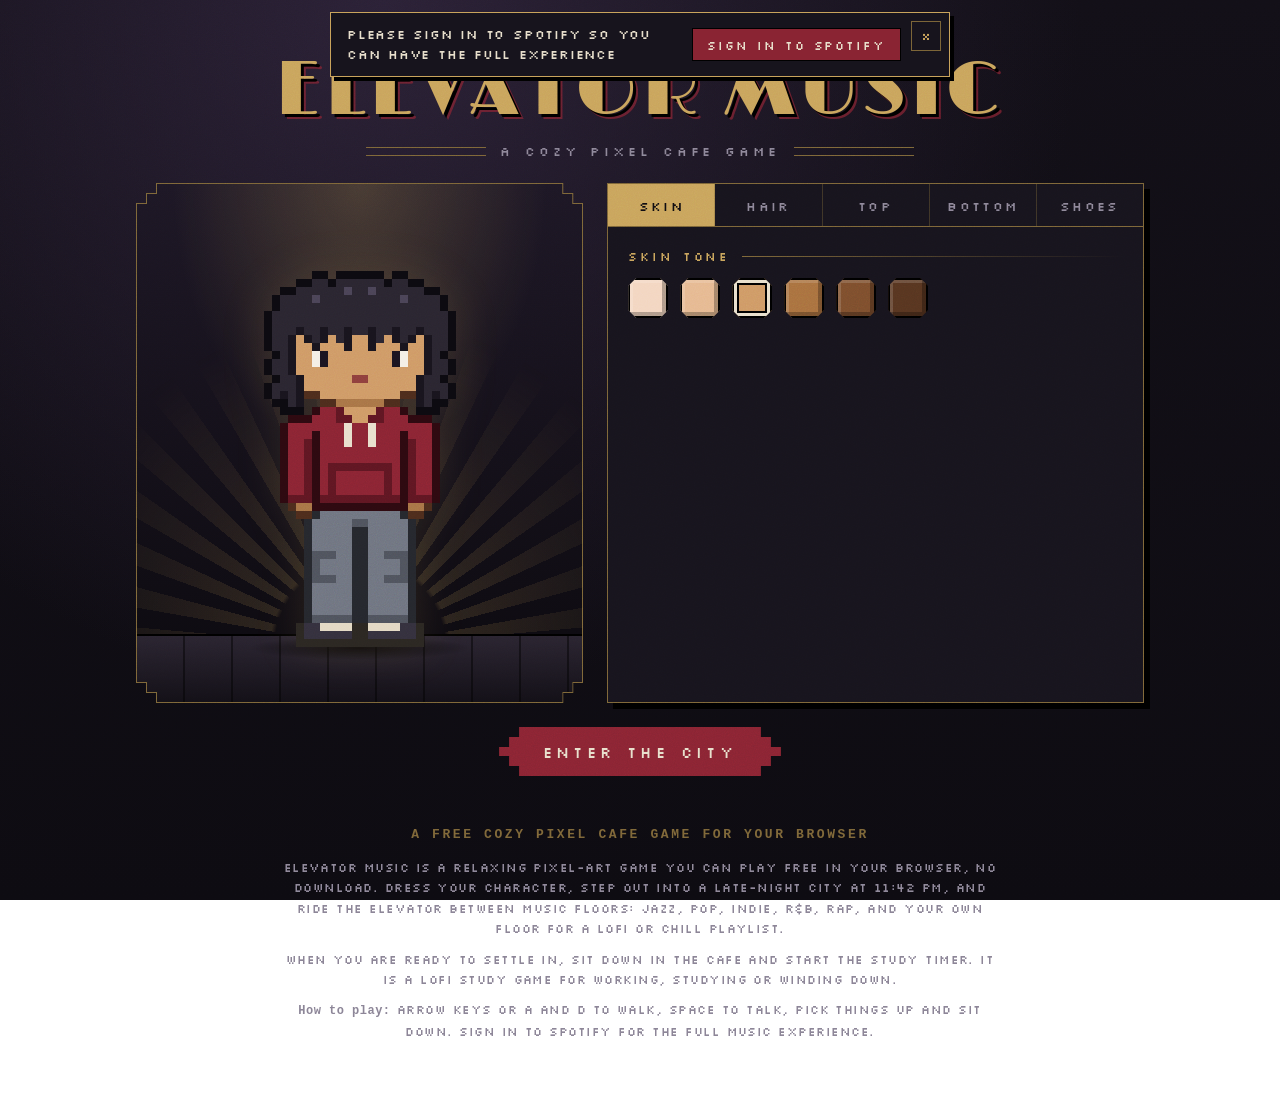
==== commit 3ee00e3e: "Replace hidden SEO text with a visible about section and cozy pixel cafe subtitle Co-Authored-By: Cl" ====
--- a/index.html
+++ b/index.html
@@ -3,7 +3,63 @@
 <head>
   <meta charset="utf-8">
   <meta name="viewport" content="width=device-width, initial-scale=1">
-  <title>Elevator Music</title>
+  <title>Elevator Music Game: Free Cozy Pixel Cafe &amp; Lofi Study Timer (Browser)</title>
+  <meta name="description" content="Play the Elevator Music cozy pixel cafe game free in your browser, no download. A lofi study game: dress your character, wander a late-night city, ride between music floors and relax in a cafe with a study timer.">
+  <meta name="keywords" content="cozy browser game, cozy pixel art game, relaxing browser game, free online cozy game, lofi study game, study with me game, lofi cafe game, chill music game, late night city game, lofi study timer, cozy pixel cafe">
+  <link rel="canonical" href="https://elevatormusicgame.com/">
+  <meta name="theme-color" content="#231c2b">
+  <meta property="og:type" content="website">
+  <meta property="og:site_name" content="Elevator Music Game">
+  <meta property="og:title" content="Elevator Music Game: Free Cozy Pixel Cafe &amp; Lofi Study Timer (Browser)">
+  <meta property="og:description" content="A free, relaxing browser game. Wander a late-night city, ride the elevator between music floors and settle into a cozy cafe with a study timer. No download.">
+  <meta property="og:url" content="https://elevatormusicgame.com/">
+  <meta property="og:image" content="https://elevatormusicgame.com/social-card.png">
+  <meta property="og:image:width" content="1200">
+  <meta property="og:image:height" content="630">
+  <meta property="og:image:alt" content="Elevator Music Game: a free cozy pixel cafe browser game with music floors and a study timer">
+  <meta name="twitter:card" content="summary_large_image">
+  <meta name="twitter:title" content="Elevator Music Game: Free Cozy Pixel Cafe &amp; Lofi Study Timer (Browser)">
+  <meta name="twitter:description" content="A free, relaxing browser game. Wander a late-night city, ride the elevator between music floors and settle into a cozy cafe with a study timer.">
+  <meta name="twitter:image" content="https://elevatormusicgame.com/social-card.png">
+  <meta name="twitter:image:alt" content="Elevator Music Game: a free cozy pixel cafe browser game with music floors and a study timer">
+  <script type="application/ld+json">
+  {
+    "@context": "https://schema.org",
+    "@graph": [
+      {
+        "@type": "WebSite",
+        "@id": "https://elevatormusicgame.com/#website",
+        "name": "Elevator Music Game",
+        "url": "https://elevatormusicgame.com/",
+        "inLanguage": "en"
+      },
+      {
+        "@type": "VideoGame",
+        "@id": "https://elevatormusicgame.com/#game",
+        "name": "Elevator Music Game",
+        "alternateName": ["Elevator Music: Cozy Pixel Cafe", "Elevator Music Cozy Pixel Cafe Game"],
+        "url": "https://elevatormusicgame.com/",
+        "image": "https://elevatormusicgame.com/social-card.png",
+        "description": "A free, cozy pixel-art browser game with music on every floor. Dress your character, wander a late-night city, ride the elevator between floors with different music and relax in a cafe with a study timer. No download needed.",
+        "keywords": "cozy browser game, cozy pixel art game, relaxing browser game, lofi study game, study with me game, lofi cafe game, chill music game, late night city game",
+        "genre": ["Adventure", "Casual"],
+        "gamePlatform": "Web browser",
+        "playMode": "SinglePlayer",
+        "applicationCategory": "Game",
+        "operatingSystem": "Any",
+        "inLanguage": "en",
+        "isAccessibleForFree": true,
+        "offers": {
+          "@type": "Offer",
+          "price": "0",
+          "priceCurrency": "USD",
+          "availability": "https://schema.org/InStock"
+        },
+        "isPartOf": { "@id": "https://elevatormusicgame.com/#website" }
+      }
+    ]
+  }
+  </script>
   <link rel="icon" href="favicon.ico" sizes="any">
   <link rel="icon" type="image/png" sizes="32x32" href="favicon-32.png">
   <link rel="apple-touch-icon" href="apple-touch-icon.png">
@@ -23,7 +79,7 @@
     <header class="marquee">
       <p class="marquee__stamp">11:42 PM &middot; Downtown</p>
       <h1 class="marquee__title">Elevator Music</h1>
-      <p class="marquee__sub">Dress for the night</p>
+      <p class="marquee__sub">A cozy pixel cafe game</p>
     </header>
 
     <section class="stage" aria-label="Your character">
@@ -41,6 +97,12 @@
       <button id="enter" class="exit__button" type="button">Enter the city</button>
       <button id="skip" class="exit__skip" type="button" hidden>Go straight to the cafe</button>
     </footer>
+    <section class="about" aria-labelledby="about-title">
+      <h2 id="about-title" class="about__title">A free cozy pixel cafe game for your browser</h2>
+      <p>Elevator Music is a relaxing pixel-art game you can play free in your browser, no download. Dress your character, step out into a late-night city at 11:42 PM, and ride the elevator between music floors: jazz, pop, indie, R&amp;B, rap, and your own floor for a lofi or chill playlist.</p>
+      <p>When you are ready to settle in, sit down in the cafe and start the study timer. It is a lofi study game for working, studying or winding down.</p>
+      <p><strong>How to play:</strong> arrow keys or A and D to walk, Space to talk, pick things up and sit down. Sign in to Spotify for the full music experience.</p>
+    </section>
   </main>
 
   <section id="city" class="city" aria-label="The city" hidden>
@@ -86,6 +148,10 @@
           <path class="fullscreen__shrink" d="M1 4h3V1M8 1v3h3M11 8H8v3M4 11V8H1"/>
         </svg>
       </button>
+      <p id="fullscreen-tip" class="fullscreen-tip" role="status" hidden>
+        <span class="fullscreen-tip__title">Click here for full screen</span>
+        <span class="fullscreen-tip__text">The music keeps playing. Leave full screen to pause or skip songs.</span>
+      </p>
     </div>
     </div>
 
--- a/css/style.css
+++ b/css/style.css
@@ -66,7 +66,8 @@
   grid-template-areas:
     'marquee marquee'
     'stage wardrobe'
-    'exit exit';
+    'exit exit'
+    'about about';
   gap: 24px;
 }
 
@@ -339,12 +340,35 @@
   color: var(--ash);
 }
 
+/* ---------- About ---------- */
+
+.about {
+  grid-area: about;
+  max-width: 720px;
+  margin: 24px auto 0;
+  font-size: 12px;
+  line-height: 1.7;
+  letter-spacing: 0.04em;
+  color: var(--ash);
+  text-align: center;
+}
+
+.about__title {
+  margin: 0 0 12px;
+  font-size: 13px;
+  letter-spacing: 0.2em;
+  text-transform: uppercase;
+  color: var(--brass-dim);
+}
+
+.about p { margin: 0 0 10px; }
+
 /* ---------- Narrow screens ---------- */
 
 @media (max-width: 760px) {
   .creator {
     grid-template-columns: minmax(0, 1fr);
-    grid-template-areas: 'marquee' 'stage' 'wardrobe' 'exit';
+    grid-template-areas: 'marquee' 'stage' 'wardrobe' 'exit' 'about';
   }
 
   .stage {
@@ -993,9 +1017,64 @@
 .city__screen.is-full .fullscreen__grow { display: none; }
 .city__screen.is-full .fullscreen__shrink { display: inline; }
 
+/* A one-time callout under the button, with an arrow pointing up at it. */
+.fullscreen-tip {
+  position: absolute;
+  top: 52px;
+  right: 8px;
+  z-index: 5;
+  width: min(230px, calc(100% - 16px));
+  margin: 0;
+  padding: 9px 12px 8px;
+  background: var(--soot);
+  border: 1px solid var(--brass);
+  box-shadow: 3px 3px 0 #000;
+  pointer-events: none;
+  animation: tip-bob 1s steps(2, end) infinite;
+}
+
+.fullscreen-tip::before {
+  content: '';
+  position: absolute;
+  top: -8px;
+  right: 10px;
+  width: 9px;
+  height: 9px;
+  background: var(--soot);
+  border-top: 1px solid var(--brass);
+  border-left: 1px solid var(--brass);
+  transform: rotate(45deg);
+}
+
+.fullscreen-tip__title,
+.fullscreen-tip__text { display: block; }
+
+.fullscreen-tip__title {
+  font-size: 12px;
+  letter-spacing: 0.08em;
+  text-transform: uppercase;
+  color: var(--lamp);
+}
+
+.fullscreen-tip__text {
+  margin-top: 5px;
+  font-size: 10px;
+  line-height: 1.5;
+  letter-spacing: 0.04em;
+  color: var(--bone);
+}
+
+@keyframes tip-bob {
+  50% { transform: translateY(3px); }
+}
+
+@media (prefers-reduced-motion: reduce) {
+  .fullscreen-tip { animation: none; }
+}
+
 /* Touch screens need the walk buttons, which stay behind on the page. */
 @media (hover: none) and (pointer: coarse) {
-  .fullscreen { display: none; }
+  .fullscreen, .fullscreen-tip { display: none; }
   .hud { padding-right: 14px; }
 }
 
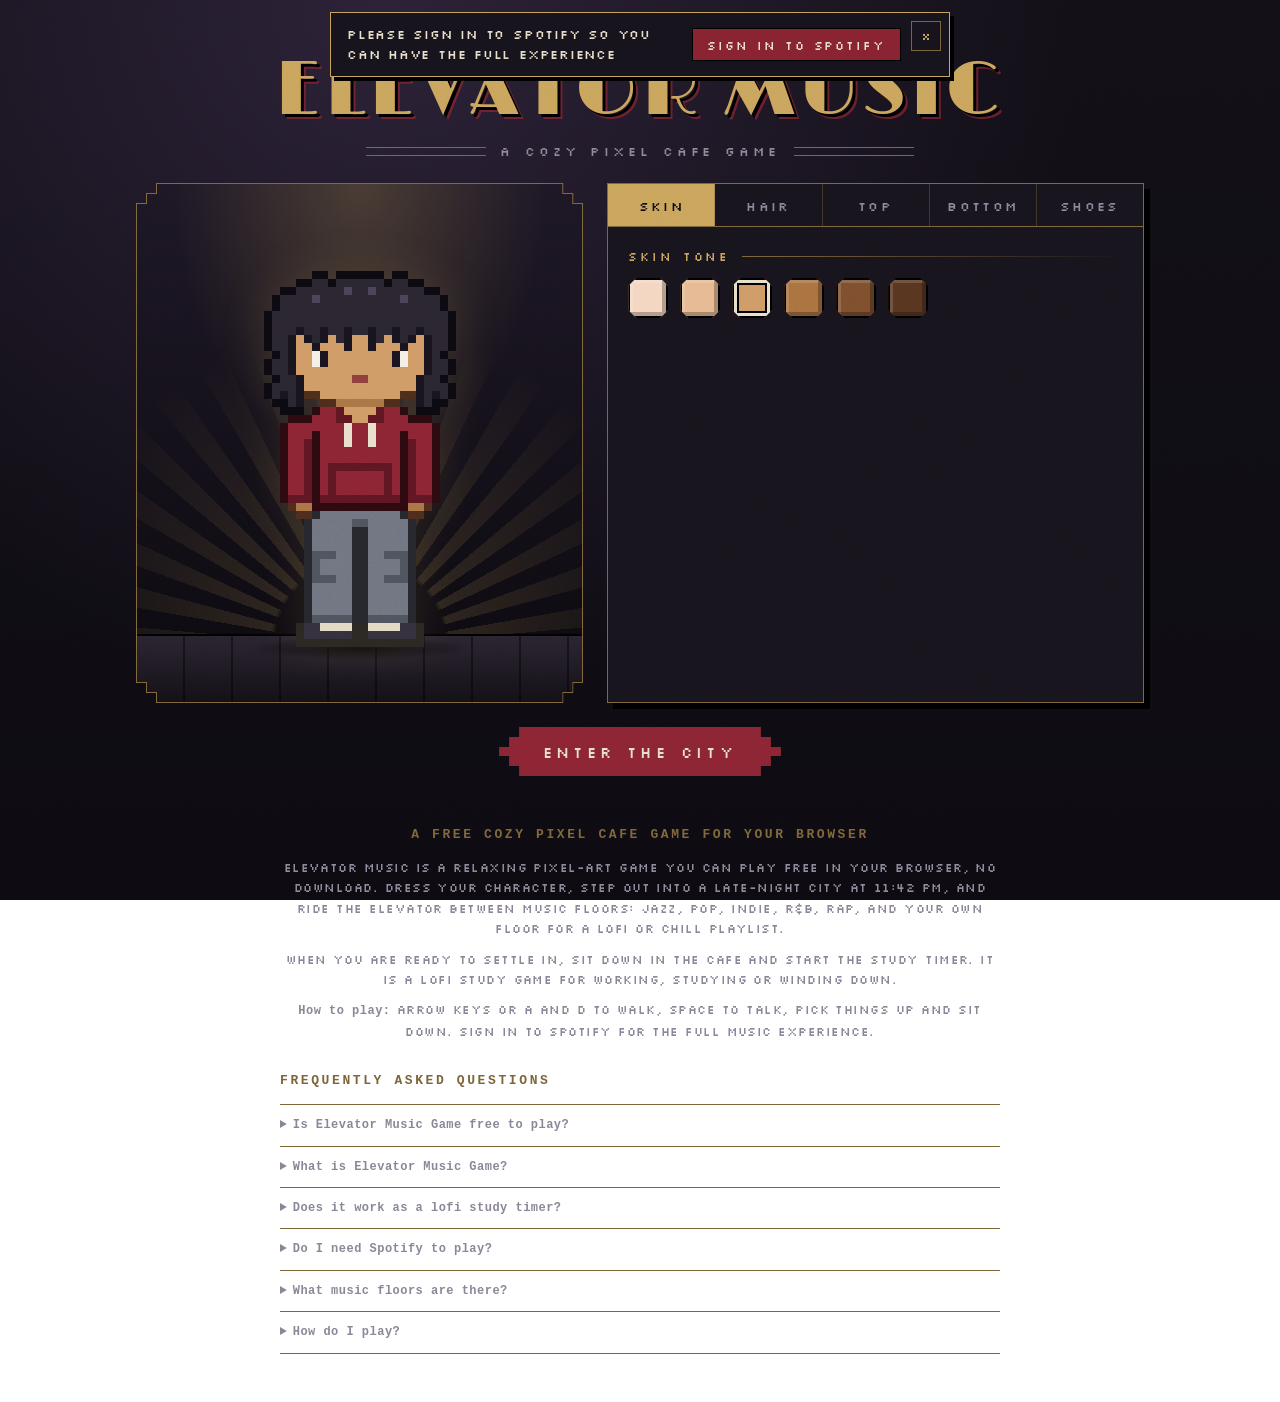
==== commit 00b9d4c0: "Add FAQ section with FAQPage structured data Co-Authored-By: Claude Sonnet 5.5 <noreply@anthropic.co" ====
--- a/index.html
+++ b/index.html
@@ -56,6 +56,60 @@
           "availability": "https://schema.org/InStock"
         },
         "isPartOf": { "@id": "https://elevatormusicgame.com/#website" }
+      },
+      {
+        "@type": "FAQPage",
+        "@id": "https://elevatormusicgame.com/#faq",
+        "mainEntity": [
+          {
+            "@type": "Question",
+            "name": "Is Elevator Music Game free to play?",
+            "acceptedAnswer": {
+              "@type": "Answer",
+              "text": "Yes. Elevator Music is completely free and runs in your browser, so there is nothing to download or install."
+            }
+          },
+          {
+            "@type": "Question",
+            "name": "What is Elevator Music Game?",
+            "acceptedAnswer": {
+              "@type": "Answer",
+              "text": "It is a cozy pixel-art browser game. You dress your character, wander a late-night city at 11:42 PM, ride the elevator between floors with different music, and settle into a cafe."
+            }
+          },
+          {
+            "@type": "Question",
+            "name": "Does it work as a lofi study timer?",
+            "acceptedAnswer": {
+              "@type": "Answer",
+              "text": "Yes. Sit down in the cafe and start the built-in study timer. It starts at 25 minutes and you can adjust it in 5-minute steps, so you can study or work with lofi or chill music in the background."
+            }
+          },
+          {
+            "@type": "Question",
+            "name": "Do I need Spotify to play?",
+            "acceptedAnswer": {
+              "@type": "Answer",
+              "text": "You can play without it, but signing in to Spotify gives you the full music experience, with a different playlist on each floor."
+            }
+          },
+          {
+            "@type": "Question",
+            "name": "What music floors are there?",
+            "acceptedAnswer": {
+              "@type": "Answer",
+              "text": "Jazz, pop, indie, R&B and rap, plus your own floor where you can listen to a lofi or chill playlist."
+            }
+          },
+          {
+            "@type": "Question",
+            "name": "How do I play?",
+            "acceptedAnswer": {
+              "@type": "Answer",
+              "text": "Use the arrow keys or A and D to walk. Press Space to talk, pick things up and sit down."
+            }
+          }
+        ]
       }
     ]
   }
@@ -102,6 +156,33 @@
       <p>Elevator Music is a relaxing pixel-art game you can play free in your browser, no download. Dress your character, step out into a late-night city at 11:42 PM, and ride the elevator between music floors: jazz, pop, indie, R&amp;B, rap, and your own floor for a lofi or chill playlist.</p>
       <p>When you are ready to settle in, sit down in the cafe and start the study timer. It is a lofi study game for working, studying or winding down.</p>
       <p><strong>How to play:</strong> arrow keys or A and D to walk, Space to talk, pick things up and sit down. Sign in to Spotify for the full music experience.</p>
+      <div class="faq">
+        <h2 class="about__title">Frequently asked questions</h2>
+        <details class="faq__item">
+          <summary>Is Elevator Music Game free to play?</summary>
+          <p>Yes. Elevator Music is completely free and runs in your browser, so there is nothing to download or install.</p>
+        </details>
+        <details class="faq__item">
+          <summary>What is Elevator Music Game?</summary>
+          <p>It is a cozy pixel-art browser game. You dress your character, wander a late-night city at 11:42 PM, ride the elevator between floors with different music, and settle into a cafe.</p>
+        </details>
+        <details class="faq__item">
+          <summary>Does it work as a lofi study timer?</summary>
+          <p>Yes. Sit down in the cafe and start the built-in study timer. It starts at 25 minutes and you can adjust it in 5-minute steps, so you can study or work with lofi or chill music in the background.</p>
+        </details>
+        <details class="faq__item">
+          <summary>Do I need Spotify to play?</summary>
+          <p>You can play without it, but signing in to Spotify gives you the full music experience, with a different playlist on each floor.</p>
+        </details>
+        <details class="faq__item">
+          <summary>What music floors are there?</summary>
+          <p>Jazz, pop, indie, R&amp;B and rap, plus your own floor where you can listen to a lofi or chill playlist.</p>
+        </details>
+        <details class="faq__item">
+          <summary>How do I play?</summary>
+          <p>Use the arrow keys or A and D to walk. Press Space to talk, pick things up and sit down.</p>
+        </details>
+      </div>
     </section>
   </main>
 
--- a/css/style.css
+++ b/css/style.css
@@ -363,6 +363,26 @@
 
 .about p { margin: 0 0 10px; }
 
+.faq {
+  margin-top: 28px;
+  text-align: left;
+}
+
+.faq__item {
+  border-top: 1px solid var(--brass-dim);
+  padding: 10px 0;
+}
+
+.faq__item:last-child { border-bottom: 1px solid var(--brass-dim); }
+
+.faq__item summary {
+  cursor: pointer;
+  color: var(--ash);
+  font-weight: 700;
+}
+
+.faq__item p { margin: 8px 0 0; }
+
 /* ---------- Narrow screens ---------- */
 
 @media (max-width: 760px) {
